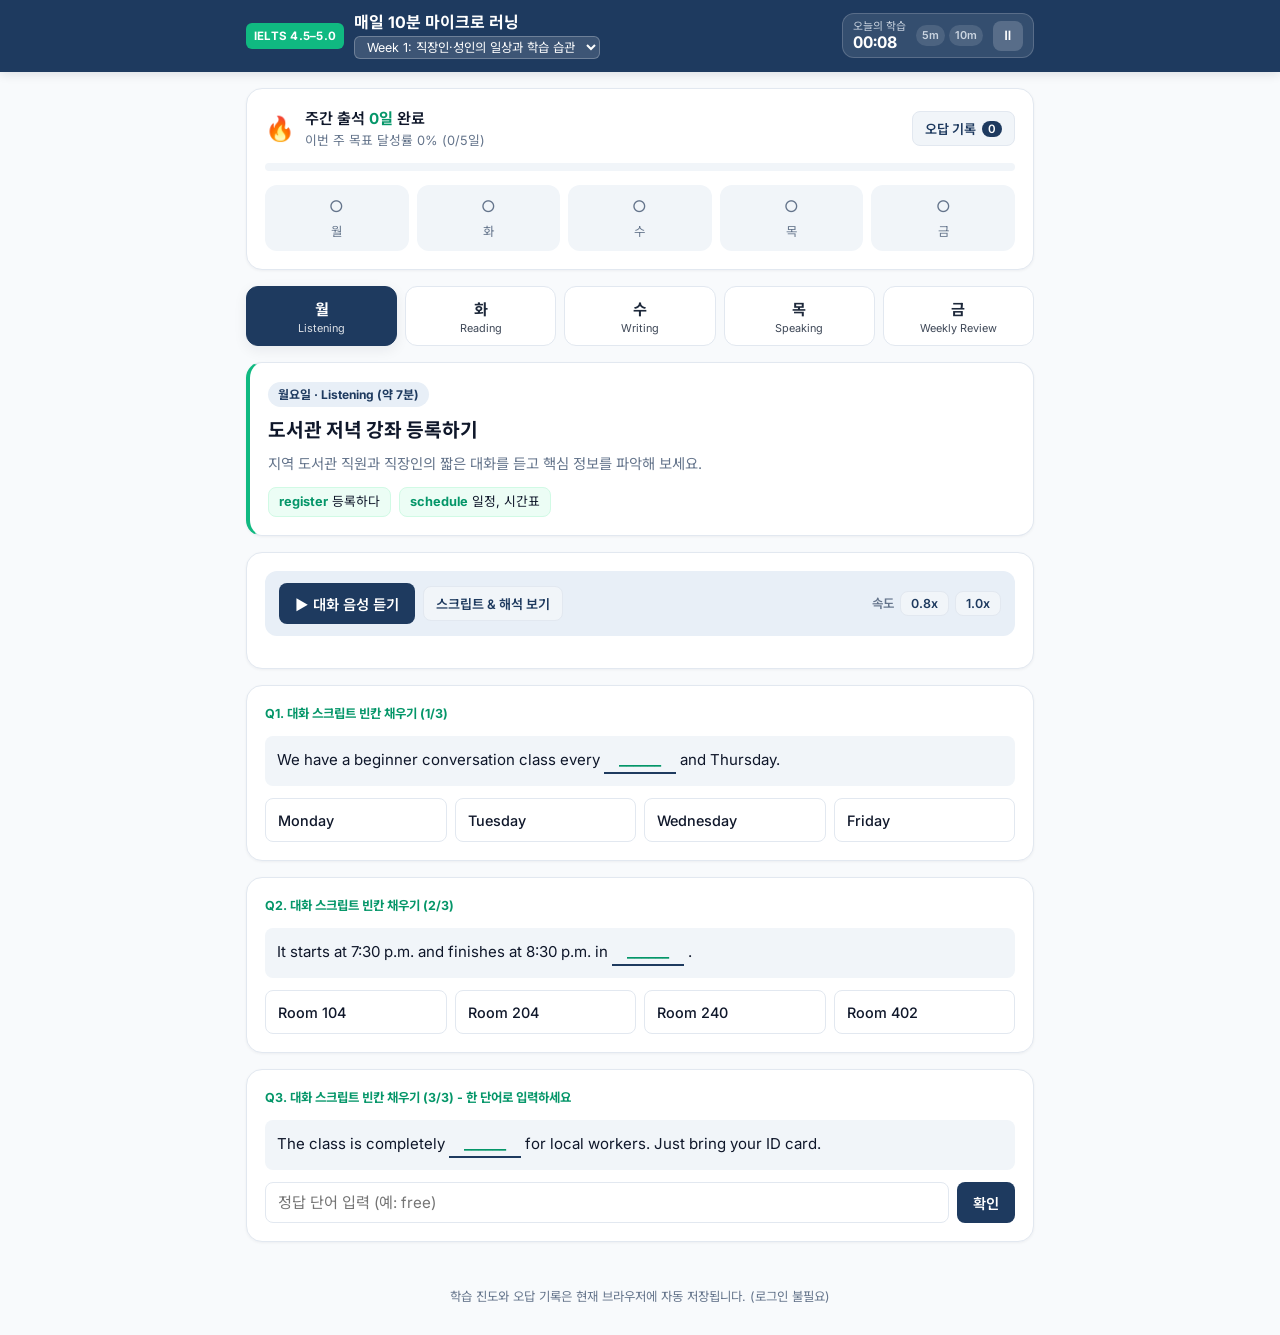
==== index.html @ 84eb7257 "Initial commit: IELTS 4.5-5.0 daily micro-learning web app" ====
<!DOCTYPE html>
<html lang="ko">
<head>
  <meta charset="UTF-8" />
  <meta name="viewport" content="width=device-width, initial-scale=1.0" />
  <title>IELTS 4.5–5.0 매일 10분 마이크로 러닝</title>
  <link rel="preconnect" href="https://fonts.googleapis.com" />
  <link rel="preconnect" href="https://fonts.gstatic.com" crossorigin />
  <link href="https://fonts.googleapis.com/css2?family=Inter:wght@400;500;600;700&family=Noto+Sans+KR:wght@400;500;600;700&display=swap" rel="stylesheet" />
  <link rel="stylesheet" href="styles.css" />
</head>
<body>
  <div class="app-shell">
    <!-- 상단 헤더: 브랜드 + 주차 선택 + 오늘의 학습 타이머 -->
    <header class="top-header">
      <div class="header-inner">
        <div class="brand-group">
          <div class="brand-badge">IELTS 4.5–5.0</div>
          <div class="brand-text">
            <h1>매일 10분 마이크로 러닝</h1>
            <div class="week-selector-wrap">
              <select id="weekSelector" aria-label="주차 선택" class="week-select"></select>
            </div>
          </div>
        </div>

        <!-- 오늘의 학습 타이머 (5분/10분 카운트업) -->
        <div class="timer-widget" aria-label="오늘의 학습 타이머">
          <div class="timer-info">
            <span class="timer-label">오늘의 학습</span>
            <span id="studyTimerDisplay" class="timer-value">00:00</span>
          </div>
          <div class="timer-milestones">
            <span id="milestone5m" class="milestone-chip" title="5분 목표">5m</span>
            <span id="milestone10m" class="milestone-chip" title="10분 목표">10m</span>
          </div>
          <button id="timerToggleBtn" class="icon-btn" type="button" title="타이머 일시정지/재개" aria-label="타이머 시작 또는 일시정지">
            ⏸
          </button>
        </div>
      </div>
    </header>

    <main class="main-container">
      <!-- 주간 출석 체크 (Streak) & 달성률 카드 -->
      <section class="progress-card card" aria-label="주간 학습 진도">
        <div class="progress-top">
          <div class="streak-summary">
            <span class="streak-fire" aria-hidden="true">🔥</span>
            <div>
              <div class="streak-title">
                주간 출석 <strong id="streakCountText">0일</strong> 완료
              </div>
              <div class="streak-sub" id="weeklyGoalSub">이번 주 목표 달성률 0%</div>
            </div>
          </div>
          <button id="wrongNotesToggleBtn" class="ghost-btn" type="button">
            오답 기록 <span id="wrongCountBadge" class="count-pill">0</span>
          </button>
        </div>

        <!-- 주간 달성률 프로그레스 바 -->
        <div class="progress-bar-track" role="progressbar" aria-valuemin="0" aria-valuemax="100" aria-valuenow="0" id="weeklyProgressBarTrack">
          <div id="weeklyProgressBarFill" class="progress-bar-fill" style="width: 0%;"></div>
        </div>

        <!-- 월~금 출석 뱃지 -->
        <div id="streakBadges" class="streak-badges"></div>
      </section>

      <!-- 오답 기록 드로어 (토글) -->
      <section id="wrongNotesPanel" class="card wrong-notes-panel hidden" aria-label="오답 노트">
        <div class="panel-header">
          <h2>저장된 오답 기록</h2>
          <div class="panel-actions">
            <button id="clearWrongNotesBtn" class="text-danger-btn" type="button">기록 비우기</button>
            <button id="closeWrongNotesBtn" class="ghost-btn-sm" type="button">닫기</button>
          </div>
        </div>
        <div id="wrongNotesList" class="wrong-notes-list"></div>
      </section>

      <!-- 요일별 맞춤 커리큘럼 탭 [월 / 화 / 수 / 목 / 금] -->
      <nav class="day-tabs" id="dayTabs" aria-label="요일별 학습 메뉴"></nav>

      <!-- 오늘의 학습 완료 피드백 배너 -->
      <section id="completionBanner" class="completion-banner hidden" aria-live="polite">
        <div class="completion-icon" aria-hidden="true">🎉</div>
        <div class="completion-body">
          <h2>오늘의 10분 학습 완료!</h2>
          <p id="completionMessage">꾸준한 매일 10분이 IELTS 4.5~5.0 달성의 가장 빠른 길입니다.</p>
          <div class="completion-stats">
            <span id="completionDayScore" class="stat-pill"></span>
            <span id="completionWeeklyRate" class="stat-pill"></span>
          </div>
        </div>
        <button id="nextDayBtn" class="primary-btn" type="button">다음 요일 보기 →</button>
      </section>

      <!-- 메인 학습 콘텐츠 영역 -->
      <section id="lessonContainer" class="lesson-container" aria-live="polite"></section>
    </main>

    <footer class="app-footer">
      <p>학습 진도와 오답 기록은 현재 브라우저에 자동 저장됩니다. (로그인 불필요)</p>
    </footer>
  </div>

  <script src="curriculumData.js"></script>
  <script src="app.js"></script>
</body>
</html>
---- styles.css ----
:root {
  --bg-page: #f8fafc;
  --bg-card: #ffffff;
  --bg-subtle: #f1f5f9;
  --navy-900: #0f172a;
  --navy-800: #1e3a5f;
  --navy-700: #2a4d7a;
  --navy-100: #e8eff7;
  --emerald-600: #059669;
  --emerald-500: #10b981;
  --emerald-100: #d1fae5;
  --emerald-50: #ecfdf5;
  --amber-600: #d97706;
  --amber-50: #fffbeb;
  --rose-600: #e11d48;
  --rose-50: #fff1f2;
  --text-main: #1e293b;
  --text-muted: #64748b;
  --border-color: #e2e8f0;
  --shadow-sm: 0 1px 3px rgba(15, 23, 42, 0.05);
  --shadow-md: 0 4px 14px rgba(15, 23, 42, 0.07);
  --radius-lg: 16px;
  --radius-md: 12px;
  --radius-sm: 8px;
}

*,
*::before,
*::after {
  box-sizing: border-box;
}

body {
  margin: 0;
  font-family: 'Inter', 'Noto Sans KR', -apple-system, BlinkMacSystemFont, sans-serif;
  background-color: var(--bg-page);
  color: var(--text-main);
  line-height: 1.6;
  -webkit-font-smoothing: antialiased;
}

.hidden {
  display: none !important;
}

.app-shell {
  min-height: 100vh;
  display: flex;
  flex-direction: column;
}

/* =========================================
   Top Header & Study Timer
   ========================================= */
.top-header {
  background: var(--navy-800);
  color: #ffffff;
  position: sticky;
  top: 0;
  z-index: 30;
  box-shadow: 0 2px 10px rgba(15, 23, 42, 0.12);
}

.header-inner {
  max-width: 820px;
  margin: 0 auto;
  padding: 12px 16px;
  display: flex;
  flex-wrap: wrap;
  align-items: center;
  justify-content: space-between;
  gap: 12px;
}

.brand-group {
  display: flex;
  align-items: center;
  gap: 10px;
}

.brand-badge {
  background: var(--emerald-500);
  color: #ffffff;
  font-size: 0.72rem;
  font-weight: 700;
  padding: 4px 8px;
  border-radius: 6px;
  letter-spacing: 0.02em;
  white-space: nowrap;
}

.brand-text h1 {
  margin: 0;
  font-size: 1rem;
  font-weight: 700;
  line-height: 1.25;
}

.week-selector-wrap {
  margin-top: 2px;
}

.week-select {
  background: rgba(255, 255, 255, 0.14);
  color: #ffffff;
  border: 1px solid rgba(255, 255, 255, 0.25);
  border-radius: 6px;
  padding: 2px 8px;
  font-size: 0.78rem;
  font-family: inherit;
  cursor: pointer;
}

.week-select option {
  color: var(--navy-900);
  background: #ffffff;
}

.timer-widget {
  display: flex;
  align-items: center;
  gap: 10px;
  background: rgba(255, 255, 255, 0.1);
  border: 1px solid rgba(255, 255, 255, 0.18);
  padding: 6px 10px;
  border-radius: 12px;
}

.timer-info {
  display: flex;
  flex-direction: column;
  line-height: 1.15;
}

.timer-label {
  font-size: 0.68rem;
  color: #cbd5e1;
}

.timer-value {
  font-size: 1rem;
  font-weight: 700;
  font-variant-numeric: tabular-nums;
}

.timer-milestones {
  display: flex;
  gap: 4px;
}

.milestone-chip {
  font-size: 0.68rem;
  font-weight: 600;
  padding: 2px 6px;
  border-radius: 999px;
  background: rgba(255, 255, 255, 0.12);
  color: #cbd5e1;
  transition: all 0.25s ease;
}

.milestone-chip.reached {
  background: var(--emerald-500);
  color: #ffffff;
}

.icon-btn {
  background: rgba(255, 255, 255, 0.18);
  border: none;
  color: #ffffff;
  width: 30px;
  height: 30px;
  border-radius: 8px;
  cursor: pointer;
  display: inline-flex;
  align-items: center;
  justify-content: center;
  font-size: 0.85rem;
}

.icon-btn:hover {
  background: rgba(255, 255, 255, 0.28);
}

/* =========================================
   Main Container & Cards
   ========================================= */
.main-container {
  width: 100%;
  max-width: 820px;
  margin: 0 auto;
  padding: 16px;
  flex: 1;
  display: flex;
  flex-direction: column;
  gap: 16px;
}

.card {
  background: var(--bg-card);
  border: 1px solid var(--border-color);
  border-radius: var(--radius-lg);
  padding: 18px;
  box-shadow: var(--shadow-sm);
}

/* =========================================
   Progress & Streak Card
   ========================================= */
.progress-top {
  display: flex;
  align-items: center;
  justify-content: space-between;
  gap: 12px;
  margin-bottom: 12px;
}

.streak-summary {
  display: flex;
  align-items: center;
  gap: 10px;
}

.streak-fire {
  font-size: 1.5rem;
}

.streak-title {
  font-size: 0.95rem;
  font-weight: 600;
  color: var(--navy-900);
}

.streak-title strong {
  color: var(--emerald-600);
}

.streak-sub {
  font-size: 0.8rem;
  color: var(--text-muted);
}

.progress-bar-track {
  width: 100%;
  height: 8px;
  background: var(--bg-subtle);
  border-radius: 999px;
  overflow: hidden;
  margin-bottom: 14px;
}

.progress-bar-fill {
  height: 100%;
  background: linear-gradient(90deg, var(--navy-800), var(--emerald-500));
  border-radius: 999px;
  transition: width 0.4s ease;
}

.streak-badges {
  display: grid;
  grid-template-columns: repeat(5, 1fr);
  gap: 8px;
}

.streak-badge-item {
  display: flex;
  flex-direction: column;
  align-items: center;
  justify-content: center;
  padding: 8px 4px;
  border-radius: var(--radius-md);
  background: var(--bg-subtle);
  border: 1px solid transparent;
  font-size: 0.78rem;
  color: var(--text-muted);
  transition: all 0.2s ease;
}

.streak-badge-item.done {
  background: var(--emerald-50);
  border-color: var(--emerald-500);
  color: var(--emerald-600);
  font-weight: 600;
}

.streak-badge-item .badge-icon {
  font-size: 1rem;
  margin-bottom: 2px;
}

/* =========================================
   Day Navigation Tabs
   ========================================= */
.day-tabs {
  display: grid;
  grid-template-columns: repeat(5, 1fr);
  gap: 8px;
}

.day-tab {
  background: var(--bg-card);
  border: 1px solid var(--border-color);
  border-radius: var(--radius-md);
  padding: 10px 6px;
  cursor: pointer;
  display: flex;
  flex-direction: column;
  align-items: center;
  gap: 2px;
  font-family: inherit;
  color: var(--text-main);
  transition: all 0.2s ease;
  position: relative;
}

.day-tab:hover {
  border-color: var(--navy-700);
}

.day-tab.active {
  background: var(--navy-800);
  border-color: var(--navy-800);
  color: #ffffff;
  box-shadow: var(--shadow-md);
}

.day-tab-label {
  font-size: 0.95rem;
  font-weight: 700;
}

.day-tab-skill {
  font-size: 0.68rem;
  opacity: 0.85;
  white-space: nowrap;
  overflow: hidden;
  text-overflow: ellipsis;
  max-width: 100%;
}

.day-tab.completed::after {
  content: "✓";
  position: absolute;
  top: 4px;
  right: 6px;
  font-size: 0.68rem;
  font-weight: 700;
  color: var(--emerald-500);
}

.day-tab.active.completed::after {
  color: #6ee7b7;
}

/* =========================================
   Completion Banner
   ========================================= */
.completion-banner {
  background: linear-gradient(135deg, var(--emerald-50) 0%, #ffffff 100%);
  border: 2px solid var(--emerald-500);
  border-radius: var(--radius-lg);
  padding: 18px;
  display: flex;
  flex-wrap: wrap;
  align-items: center;
  gap: 14px;
  box-shadow: var(--shadow-md);
}

.completion-icon {
  font-size: 2rem;
}

.completion-body {
  flex: 1;
  min-width: 200px;
}

.completion-body h2 {
  margin: 0 0 4px 0;
  font-size: 1.1rem;
  color: var(--emerald-600);
}

.completion-body p {
  margin: 0 0 8px 0;
  font-size: 0.88rem;
  color: var(--text-main);
}

.completion-stats {
  display: flex;
  flex-wrap: wrap;
  gap: 8px;
}

.stat-pill {
  background: #ffffff;
  border: 1px solid var(--emerald-500);
  color: var(--emerald-600);
  font-size: 0.78rem;
  font-weight: 600;
  padding: 3px 10px;
  border-radius: 999px;
}

/* =========================================
   Buttons
   ========================================= */
.primary-btn {
  background: var(--navy-800);
  color: #ffffff;
  border: none;
  border-radius: var(--radius-sm);
  padding: 10px 16px;
  font-size: 0.9rem;
  font-weight: 600;
  font-family: inherit;
  cursor: pointer;
  transition: background 0.2s ease;
}

.primary-btn:hover {
  background: var(--navy-700);
}

.emerald-btn {
  background: var(--emerald-600);
  color: #ffffff;
  border: none;
  border-radius: var(--radius-sm);
  padding: 10px 16px;
  font-size: 0.9rem;
  font-weight: 600;
  font-family: inherit;
  cursor: pointer;
}

.emerald-btn:hover {
  background: var(--emerald-500);
}

.ghost-btn,
.ghost-btn-sm {
  background: var(--bg-subtle);
  color: var(--navy-800);
  border: 1px solid var(--border-color);
  border-radius: var(--radius-sm);
  padding: 7px 12px;
  font-size: 0.82rem;
  font-weight: 600;
  font-family: inherit;
  cursor: pointer;
  display: inline-flex;
  align-items: center;
  gap: 6px;
}

.ghost-btn-sm {
  padding: 4px 10px;
  font-size: 0.78rem;
}

.ghost-btn:hover,
.ghost-btn-sm:hover {
  background: var(--navy-100);
}

.ghost-btn.active {
  background: var(--navy-800);
  color: #ffffff;
  border-color: var(--navy-800);
}

.text-danger-btn {
  background: transparent;
  border: none;
  color: var(--rose-600);
  font-size: 0.8rem;
  font-weight: 600;
  cursor: pointer;
}

.count-pill {
  background: var(--navy-800);
  color: #ffffff;
  font-size: 0.72rem;
  padding: 1px 6px;
  border-radius: 999px;
}

/* =========================================
   Lesson Header & Shared Elements
   ========================================= */
.lesson-container {
  display: flex;
  flex-direction: column;
  gap: 16px;
}

.lesson-header-card {
  border-left: 4px solid var(--emerald-500);
}

.skill-tag {
  display: inline-block;
  background: var(--navy-100);
  color: var(--navy-800);
  font-size: 0.75rem;
  font-weight: 700;
  padding: 3px 10px;
  border-radius: 999px;
  margin-bottom: 8px;
}

.lesson-title {
  margin: 0 0 6px 0;
  font-size: 1.2rem;
  color: var(--navy-900);
}

.lesson-desc {
  margin: 0;
  font-size: 0.9rem;
  color: var(--text-muted);
}

.vocab-chips {
  display: flex;
  flex-wrap: wrap;
  gap: 8px;
  margin-top: 12px;
}

.vocab-chip {
  background: var(--emerald-50);
  border: 1px solid var(--emerald-100);
  color: var(--navy-900);
  font-size: 0.8rem;
  padding: 4px 10px;
  border-radius: 8px;
}

.vocab-chip strong {
  color: var(--emerald-600);
}

/* =========================================
   Listening Module
   ========================================= */
.audio-player-bar {
  display: flex;
  flex-wrap: wrap;
  align-items: center;
  justify-content: space-between;
  gap: 10px;
  background: var(--navy-100);
  padding: 12px 14px;
  border-radius: var(--radius-md);
  margin-bottom: 14px;
}

.audio-controls {
  display: flex;
  flex-wrap: wrap;
  align-items: center;
  gap: 8px;
}

.speed-controls {
  display: flex;
  align-items: center;
  gap: 6px;
}

.speed-label {
  font-size: 0.78rem;
  color: var(--text-muted);
  font-weight: 600;
}

.dialogue-box {
  display: flex;
  flex-direction: column;
  gap: 10px;
}

.dialogue-line {
  padding: 10px 12px;
  border-radius: var(--radius-sm);
  background: var(--bg-subtle);
  border-left: 3px solid transparent;
  transition: all 0.2s ease;
}

.dialogue-line.speaking {
  background: var(--emerald-50);
  border-left-color: var(--emerald-500);
}

.speaker-name {
  font-size: 0.78rem;
  font-weight: 700;
  color: var(--navy-800);
  margin-bottom: 2px;
}

.dialogue-en {
  font-size: 0.95rem;
  color: var(--navy-900);
}

.dialogue-ko {
  font-size: 0.82rem;
  color: var(--text-muted);
  margin-top: 4px;
}

/* =========================================
   Reading Module
   ========================================= */
.reading-toolbar {
  display: flex;
  align-items: center;
  justify-content: space-between;
  gap: 10px;
  margin-bottom: 12px;
}

.passage-title {
  margin: 0;
  font-size: 1.05rem;
  color: var(--navy-900);
}

.sentence-list {
  display: flex;
  flex-direction: column;
  gap: 10px;
}

.sentence-item {
  padding: 10px 12px;
  border-radius: var(--radius-sm);
  background: var(--bg-subtle);
}

.sentence-row {
  display: flex;
  align-items: flex-start;
  justify-content: space-between;
  gap: 10px;
}

.sentence-en {
  font-size: 0.95rem;
  color: var(--navy-900);
  flex: 1;
}

.sentence-ko {
  margin-top: 6px;
  padding-top: 6px;
  border-top: 1px dashed var(--border-color);
  font-size: 0.85rem;
  color: var(--navy-800);
}

/* =========================================
   Questions (MCQ, TFNG, Short Answer)
   ========================================= */
.question-card {
  display: flex;
  flex-direction: column;
  gap: 12px;
}

.question-meta {
  font-size: 0.78rem;
  font-weight: 700;
  color: var(--emerald-600);
}

.question-prompt {
  margin: 0;
  font-size: 0.96rem;
  font-weight: 600;
  color: var(--navy-900);
}

.question-statement {
  background: var(--bg-subtle);
  padding: 12px;
  border-radius: var(--radius-sm);
  font-size: 0.94rem;
  color: var(--navy-900);
}

.blank-pill {
  display: inline-block;
  min-width: 72px;
  border-bottom: 2px solid var(--navy-800);
  text-align: center;
  font-weight: 700;
  color: var(--emerald-600);
  padding: 0 6px;
}

.options-grid {
  display: grid;
  grid-template-columns: repeat(auto-fit, minmax(140px, 1fr));
  gap: 8px;
}

.option-btn {
  background: #ffffff;
  border: 1.5px solid var(--border-color);
  border-radius: var(--radius-sm);
  padding: 11px 12px;
  font-size: 0.9rem;
  font-weight: 500;
  font-family: inherit;
  color: var(--navy-900);
  cursor: pointer;
  text-align: left;
  transition: all 0.15s ease;
  min-height: 44px;
}

.option-btn:hover:not(:disabled) {
  border-color: var(--navy-800);
  background: var(--navy-100);
}

.option-btn.correct {
  background: var(--emerald-50);
  border-color: var(--emerald-500);
  color: var(--emerald-600);
  font-weight: 700;
}

.option-btn.wrong {
  background: var(--rose-50);
  border-color: var(--rose-600);
  color: var(--rose-600);
}

.short-answer-row {
  display: flex;
  gap: 8px;
}

.text-input {
  flex: 1;
  padding: 10px 12px;
  border: 1.5px solid var(--border-color);
  border-radius: var(--radius-sm);
  font-size: 0.95rem;
  font-family: inherit;
}

.text-input:focus {
  outline: none;
  border-color: var(--navy-800);
}

.feedback-box {
  padding: 12px 14px;
  border-radius: var(--radius-sm);
  font-size: 0.88rem;
}

.feedback-box.correct {
  background: var(--emerald-50);
  border: 1px solid var(--emerald-500);
  color: var(--navy-900);
}

.feedback-box.wrong {
  background: var(--rose-50);
  border: 1px solid var(--rose-600);
  color: var(--navy-900);
}

.feedback-status {
  font-weight: 700;
  margin-bottom: 4px;
}

.feedback-translation {
  margin-top: 6px;
  color: var(--text-muted);
  font-size: 0.83rem;
}

/* =========================================
   Writing Module
   ========================================= */
.required-words-row {
  display: flex;
  flex-wrap: wrap;
  gap: 8px;
  margin: 10px 0;
}

.req-word-pill {
  padding: 5px 12px;
  border-radius: 999px;
  font-size: 0.85rem;
  font-weight: 600;
  background: var(--bg-subtle);
  border: 1px solid var(--border-color);
  color: var(--navy-800);
  transition: all 0.2s ease;
}

.req-word-pill.used {
  background: var(--emerald-50);
  border-color: var(--emerald-500);
  color: var(--emerald-600);
}

.writing-textarea {
  width: 100%;
  min-height: 120px;
  padding: 12px;
  border: 1.5px solid var(--border-color);
  border-radius: var(--radius-md);
  font-family: inherit;
  font-size: 0.95rem;
  line-height: 1.6;
  resize: vertical;
}

.writing-textarea:focus {
  outline: none;
  border-color: var(--navy-800);
}

.writing-actions {
  display: flex;
  flex-wrap: wrap;
  align-items: center;
  justify-content: space-between;
  gap: 10px;
  margin-top: 10px;
}

.model-compare-box {
  margin-top: 14px;
  padding: 14px;
  border-radius: var(--radius-md);
  background: var(--emerald-50);
  border: 1px solid var(--emerald-500);
}

.model-compare-box h3 {
  margin: 0 0 8px 0;
  font-size: 0.95rem;
  color: var(--emerald-600);
}

/* =========================================
   Speaking Module
   ========================================= */
.speaking-timers {
  display: grid;
  grid-template-columns: repeat(2, 1fr);
  gap: 10px;
}

.speaking-timer-box {
  background: var(--bg-subtle);
  border: 1px solid var(--border-color);
  border-radius: var(--radius-md);
  padding: 12px;
  display: flex;
  flex-direction: column;
  align-items: center;
  gap: 6px;
  text-align: center;
}

.speaking-timer-box.running {
  background: var(--amber-50);
  border-color: var(--amber-600);
}

.speaking-timer-val {
  font-size: 1.4rem;
  font-weight: 700;
  color: var(--navy-900);
  font-variant-numeric: tabular-nums;
}

.hint-chips {
  display: flex;
  flex-wrap: wrap;
  gap: 8px;
}

.hint-chip {
  background: var(--navy-100);
  color: var(--navy-900);
  padding: 5px 10px;
  border-radius: 8px;
  font-size: 0.82rem;
}

/* =========================================
   Wrong Notes Panel
   ========================================= */
.wrong-notes-panel {
  border-color: var(--rose-600);
  background: #ffffff;
}

.panel-header {
  display: flex;
  align-items: center;
  justify-content: space-between;
  margin-bottom: 12px;
}

.panel-header h2 {
  margin: 0;
  font-size: 1rem;
  color: var(--navy-900);
}

.panel-actions {
  display: flex;
  align-items: center;
  gap: 10px;
}

.wrong-notes-list {
  display: flex;
  flex-direction: column;
  gap: 10px;
}

.wrong-note-item {
  background: var(--rose-50);
  border-left: 3px solid var(--rose-600);
  padding: 10px 12px;
  border-radius: var(--radius-sm);
  font-size: 0.86rem;
}

/* =========================================
   Footer
   ========================================= */
.app-footer {
  text-align: center;
  padding: 16px;
  font-size: 0.78rem;
  color: var(--text-muted);
}

@media (max-width: 520px) {
  .header-inner {
    padding: 10px 12px;
  }
  .timer-widget {
    width: 100%;
    justify-content: space-between;
  }
  .speaking-timers {
    grid-template-columns: 1fr;
  }
}
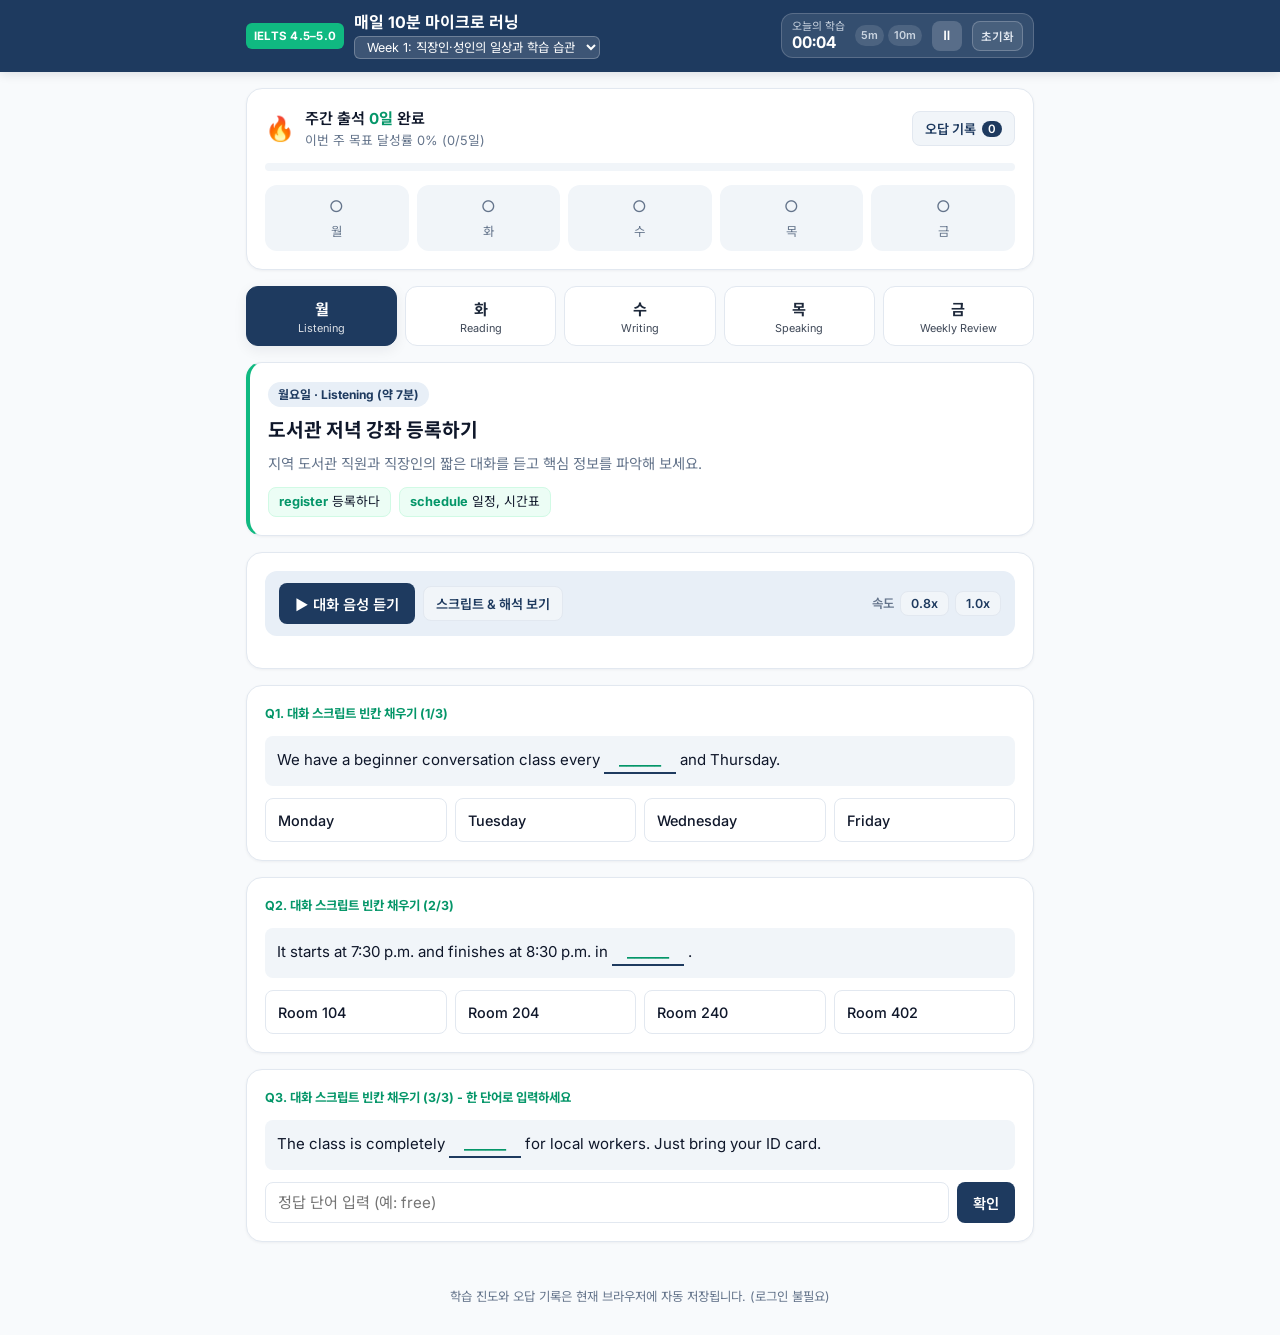
==== commit 9cc33edf: "Fix localStorage state restoration, add reset button, and improve cross-browser TTS" ====
--- a/index.html
+++ b/index.html
@@ -36,6 +36,9 @@
           </div>
           <button id="timerToggleBtn" class="icon-btn" type="button" title="타이머 일시정지/재개" aria-label="타이머 시작 또는 일시정지">
             ⏸
+          </button>
+          <button id="resetProgressBtn" class="reset-header-btn" type="button" title="학습 기록 초기화">
+            초기화
           </button>
         </div>
       </div>
--- a/styles.css
+++ b/styles.css
@@ -181,6 +181,27 @@
   background: rgba(255, 255, 255, 0.28);
 }
 
+.reset-header-btn {
+  background: rgba(255, 255, 255, 0.1);
+  border: 1px solid rgba(255, 255, 255, 0.22);
+  color: #e2e8f0;
+  height: 30px;
+  padding: 0 8px;
+  border-radius: 8px;
+  font-size: 0.72rem;
+  font-weight: 600;
+  font-family: inherit;
+  cursor: pointer;
+  white-space: nowrap;
+  transition: all 0.2s ease;
+}
+
+.reset-header-btn:hover {
+  background: rgba(225, 29, 72, 0.35);
+  border-color: rgba(255, 255, 255, 0.45);
+  color: #ffffff;
+}
+
 /* =========================================
    Main Container & Cards
    ========================================= */
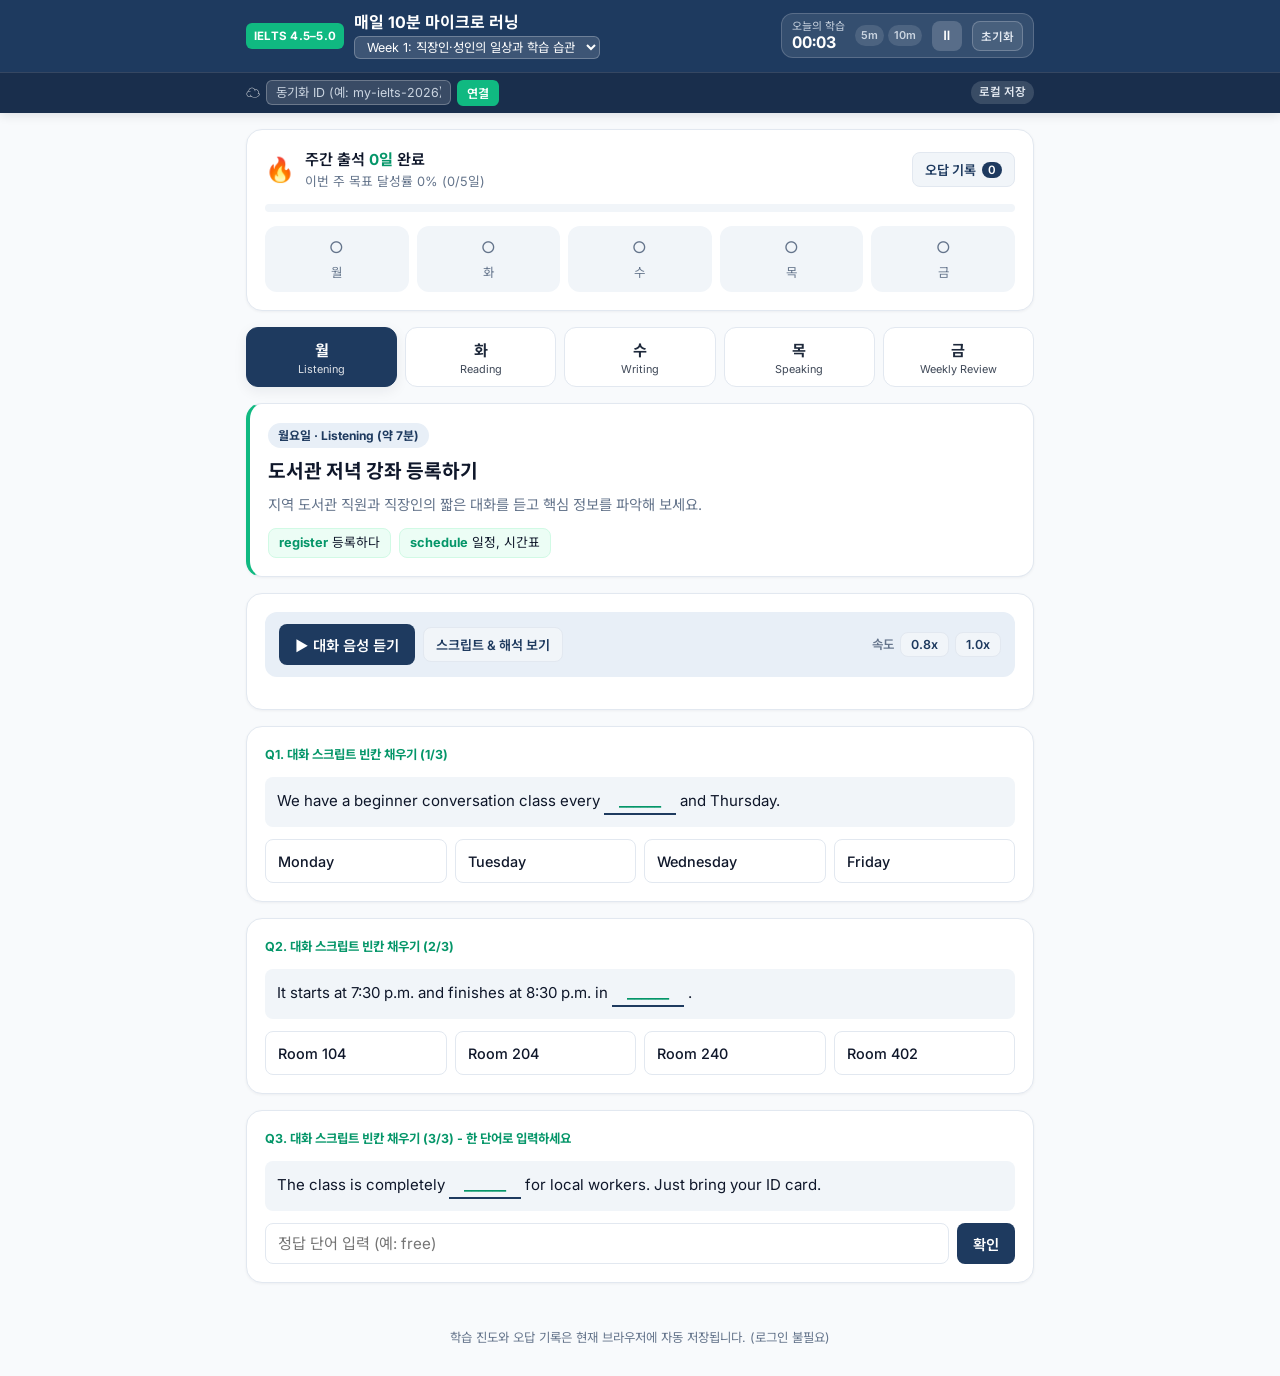
==== commit 108df133: "Add Firebase real-time sync and clickable word dictionary popup" ====
--- a/index.html
+++ b/index.html
@@ -40,6 +40,25 @@
           <button id="resetProgressBtn" class="reset-header-btn" type="button" title="학습 기록 초기화">
             초기화
           </button>
+        </div>
+      </div>
+
+      <!-- 기기 간 실시간 동기화 ID 바 -->
+      <div class="sync-bar">
+        <div class="sync-bar-inner">
+          <div class="sync-input-group">
+            <span class="sync-icon" aria-hidden="true">☁️</span>
+            <input
+              id="syncIdInput"
+              type="text"
+              class="sync-input"
+              placeholder="동기화 ID (예: my-ielts-2026)"
+              aria-label="동기화 ID 입력"
+              autocomplete="off"
+            />
+            <button id="syncConnectBtn" type="button" class="sync-btn">연결</button>
+          </div>
+          <span id="syncStatusBadge" class="sync-status-badge">로컬 저장</span>
         </div>
       </div>
     </header>
@@ -109,6 +128,25 @@
     </footer>
   </div>
 
+  <!-- 클릭형 영단어 사전 팝업 -->
+  <div id="wordDictBackdrop" class="dict-backdrop hidden" aria-hidden="true"></div>
+  <aside id="wordDictModal" class="dict-modal hidden" role="dialog" aria-modal="true" aria-labelledby="dictWordTitle">
+    <div class="dict-modal-header">
+      <div class="dict-word-main">
+        <div class="dict-word-row">
+          <h3 id="dictWordTitle" class="dict-word-title">word</h3>
+          <button id="dictTtsBtn" type="button" class="dict-tts-btn" title="원어민 발음 듣기" aria-label="단어 발음 듣기">🔊</button>
+        </div>
+        <div class="dict-pron-row">
+          <span id="dictPronKo" class="dict-pron-ko"></span>
+          <span id="dictIpa" class="dict-ipa"></span>
+        </div>
+      </div>
+      <button id="dictCloseBtn" type="button" class="dict-close-btn" aria-label="사전 닫기">✕</button>
+    </div>
+    <div id="dictBody" class="dict-modal-body"></div>
+  </aside>
+
   <script src="curriculumData.js"></script>
   <script src="app.js"></script>
 </body>
--- a/styles.css
+++ b/styles.css
@@ -990,3 +990,258 @@
     grid-template-columns: 1fr;
   }
 }
+
+/* =========================================
+   Firebase Sync Bar
+   ========================================= */
+.sync-bar {
+  background: rgba(15, 23, 42, 0.35);
+  border-top: 1px solid rgba(255, 255, 255, 0.12);
+}
+
+.sync-bar-inner {
+  max-width: 820px;
+  margin: 0 auto;
+  padding: 7px 16px;
+  display: flex;
+  flex-wrap: wrap;
+  align-items: center;
+  justify-content: space-between;
+  gap: 8px;
+}
+
+.sync-input-group {
+  display: flex;
+  align-items: center;
+  gap: 6px;
+  flex: 1;
+  min-width: 210px;
+}
+
+.sync-icon {
+  font-size: 0.9rem;
+}
+
+.sync-input {
+  background: rgba(255, 255, 255, 0.14);
+  border: 1px solid rgba(255, 255, 255, 0.25);
+  border-radius: 6px;
+  color: #ffffff;
+  padding: 4px 9px;
+  font-size: 0.78rem;
+  font-family: inherit;
+  width: 185px;
+  max-width: 100%;
+}
+
+.sync-input::placeholder {
+  color: #cbd5e1;
+}
+
+.sync-input:focus {
+  outline: none;
+  border-color: var(--emerald-500);
+  background: rgba(255, 255, 255, 0.2);
+}
+
+.sync-btn {
+  background: var(--emerald-500);
+  color: #ffffff;
+  border: none;
+  border-radius: 6px;
+  padding: 4px 10px;
+  font-size: 0.76rem;
+  font-weight: 600;
+  font-family: inherit;
+  cursor: pointer;
+  white-space: nowrap;
+}
+
+.sync-btn:hover {
+  background: var(--emerald-600);
+}
+
+.sync-btn.connected {
+  background: rgba(255, 255, 255, 0.2);
+  border: 1px solid rgba(255, 255, 255, 0.35);
+}
+
+.sync-status-badge {
+  font-size: 0.72rem;
+  font-weight: 600;
+  padding: 2px 8px;
+  border-radius: 999px;
+  background: rgba(255, 255, 255, 0.14);
+  color: #e2e8f0;
+  white-space: nowrap;
+}
+
+.sync-status-badge.synced {
+  background: rgba(16, 185, 129, 0.28);
+  color: #a7f3d0;
+  border: 1px solid rgba(16, 185, 129, 0.55);
+}
+
+.sync-status-badge.error {
+  background: rgba(225, 29, 72, 0.28);
+  color: #fecdd3;
+}
+
+/* =========================================
+   Clickable English Words & Dictionary Modal
+   ========================================= */
+.clickable-word {
+  cursor: pointer;
+  border-bottom: 1px dotted transparent;
+  border-radius: 3px;
+  transition: background-color 0.12s ease, border-color 0.12s ease;
+}
+
+.clickable-word:hover {
+  background-color: var(--emerald-100);
+  border-bottom-color: var(--emerald-600);
+}
+
+.dict-backdrop {
+  position: fixed;
+  inset: 0;
+  background: rgba(15, 23, 42, 0.42);
+  z-index: 90;
+}
+
+.dict-modal {
+  position: fixed;
+  left: 50%;
+  bottom: 16px;
+  transform: translateX(-50%);
+  width: calc(100% - 24px);
+  max-width: 520px;
+  background: #ffffff;
+  border: 1px solid var(--border-color);
+  border-top: 4px solid var(--emerald-500);
+  border-radius: var(--radius-lg);
+  box-shadow: 0 14px 36px rgba(15, 23, 42, 0.22);
+  z-index: 100;
+  padding: 16px 18px;
+  max-height: 75vh;
+  overflow-y: auto;
+}
+
+.dict-modal-header {
+  display: flex;
+  align-items: flex-start;
+  justify-content: space-between;
+  gap: 12px;
+  padding-bottom: 10px;
+  border-bottom: 1px solid var(--border-color);
+}
+
+.dict-word-row {
+  display: flex;
+  align-items: center;
+  gap: 8px;
+}
+
+.dict-word-title {
+  margin: 0;
+  font-size: 1.3rem;
+  font-weight: 700;
+  color: var(--navy-900);
+}
+
+.dict-tts-btn {
+  background: var(--navy-100);
+  border: none;
+  border-radius: 8px;
+  width: 32px;
+  height: 32px;
+  cursor: pointer;
+  font-size: 1rem;
+  display: inline-flex;
+  align-items: center;
+  justify-content: center;
+}
+
+.dict-tts-btn:hover {
+  background: var(--emerald-100);
+}
+
+.dict-pron-row {
+  display: flex;
+  flex-wrap: wrap;
+  align-items: center;
+  gap: 8px;
+  margin-top: 4px;
+}
+
+.dict-pron-ko {
+  font-size: 0.9rem;
+  font-weight: 700;
+  color: var(--emerald-600);
+  background: var(--emerald-50);
+  padding: 2px 8px;
+  border-radius: 6px;
+}
+
+.dict-ipa {
+  font-size: 0.82rem;
+  color: var(--text-muted);
+}
+
+.dict-close-btn {
+  background: var(--bg-subtle);
+  border: none;
+  color: var(--text-muted);
+  width: 30px;
+  height: 30px;
+  border-radius: 8px;
+  font-size: 1rem;
+  cursor: pointer;
+}
+
+.dict-close-btn:hover {
+  background: var(--border-color);
+  color: var(--navy-900);
+}
+
+.dict-modal-body {
+  padding-top: 12px;
+  display: flex;
+  flex-direction: column;
+  gap: 10px;
+  font-size: 0.9rem;
+}
+
+.dict-pos-badge {
+  display: inline-block;
+  background: var(--navy-800);
+  color: #ffffff;
+  font-size: 0.74rem;
+  font-weight: 600;
+  padding: 2px 8px;
+  border-radius: 6px;
+  margin-right: 6px;
+}
+
+.dict-meaning {
+  font-size: 1rem;
+  font-weight: 700;
+  color: var(--navy-900);
+}
+
+.dict-tip-box {
+  background: var(--bg-subtle);
+  padding: 10px 12px;
+  border-radius: var(--radius-sm);
+  font-size: 0.85rem;
+  color: var(--text-main);
+}
+
+.dict-example {
+  font-size: 0.85rem;
+  color: var(--navy-800);
+  border-left: 3px solid var(--emerald-500);
+  padding-left: 10px;
+  margin: 0;
+}
+
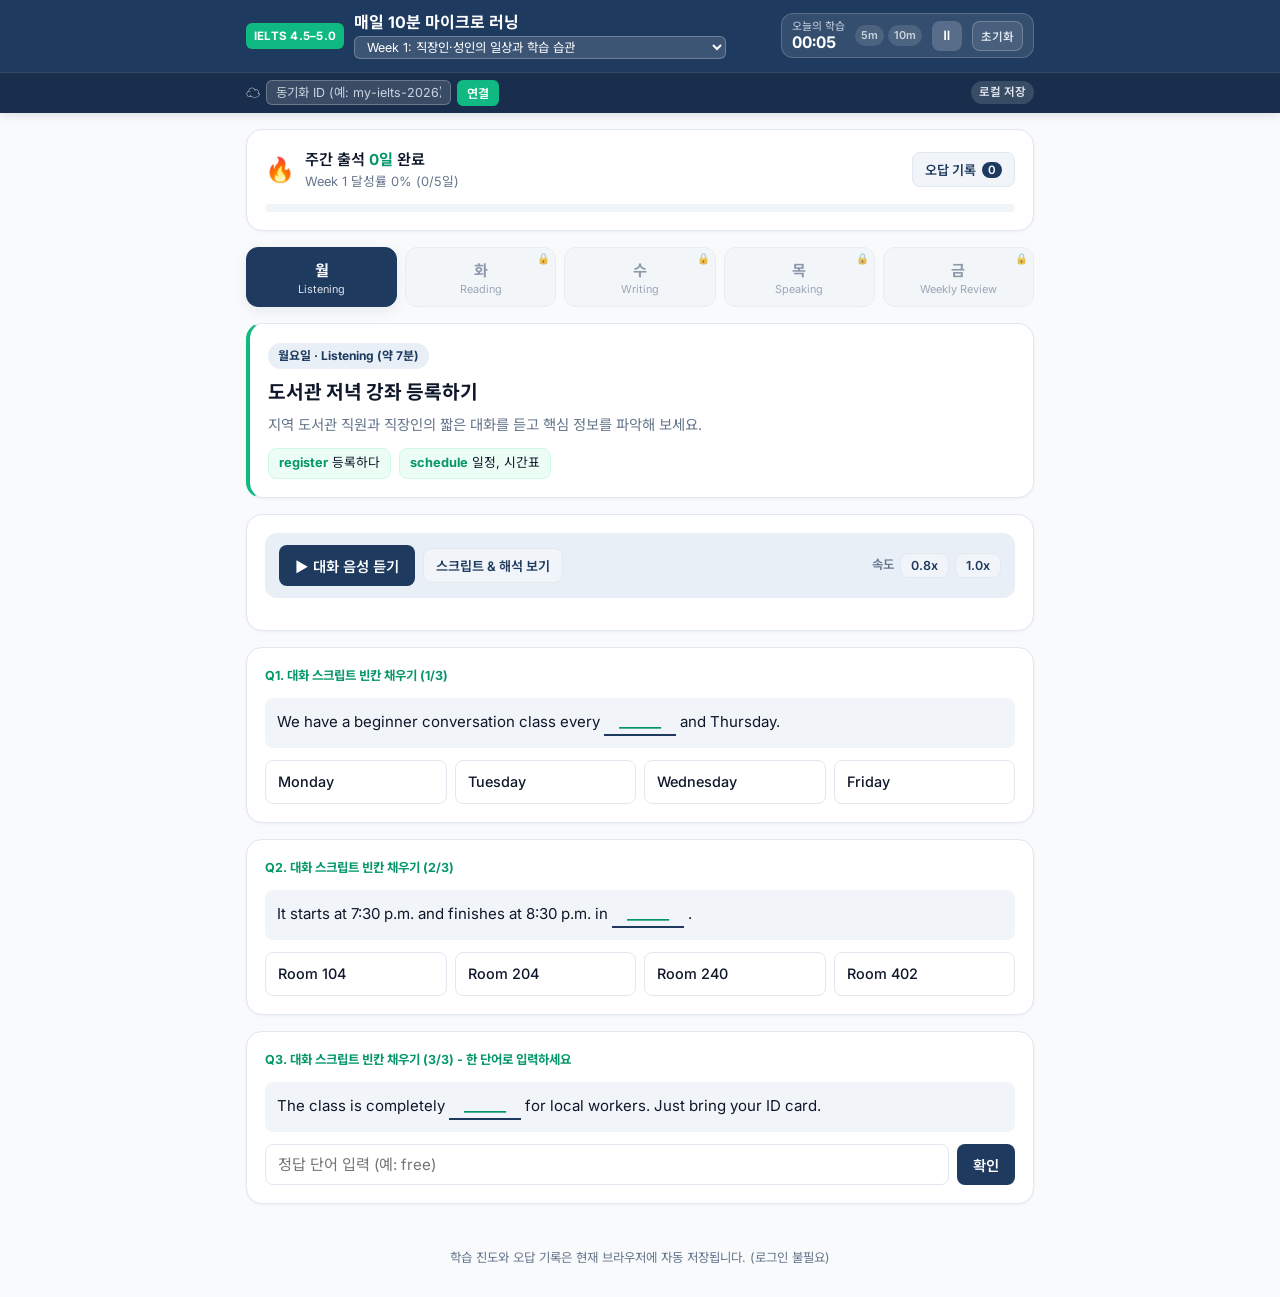
==== commit 9c39ed8b: "Unify Mon-Fri UI, add Week 1-4 curriculum, sequential lock, and next-week button" ====
--- a/index.html
+++ b/index.html
@@ -82,12 +82,9 @@
         </div>
 
         <!-- 주간 달성률 프로그레스 바 -->
-        <div class="progress-bar-track" role="progressbar" aria-valuemin="0" aria-valuemax="100" aria-valuenow="0" id="weeklyProgressBarTrack">
+        <div class="progress-bar-track" role="progressbar" aria-valuemin="0" aria-valuemax="100" aria-valuenow="0" id="weeklyProgressBarTrack" style="margin-bottom: 0;">
           <div id="weeklyProgressBarFill" class="progress-bar-fill" style="width: 0%;"></div>
         </div>
-
-        <!-- 월~금 출석 뱃지 -->
-        <div id="streakBadges" class="streak-badges"></div>
       </section>
 
       <!-- 오답 기록 드로어 (토글) -->
@@ -102,7 +99,7 @@
         <div id="wrongNotesList" class="wrong-notes-list"></div>
       </section>
 
-      <!-- 요일별 맞춤 커리큘럼 탭 [월 / 화 / 수 / 목 / 금] -->
+      <!-- 통합 요일별 학습 & 출석 메뉴 [월 / 화 / 수 / 목 / 금] -->
       <nav class="day-tabs" id="dayTabs" aria-label="요일별 학습 메뉴"></nav>
 
       <!-- 오늘의 학습 완료 피드백 배너 -->
@@ -117,6 +114,7 @@
           </div>
         </div>
         <button id="nextDayBtn" class="primary-btn" type="button">다음 요일 보기 →</button>
+        <button id="nextWeekBtn" class="emerald-btn hidden" type="button">다음 주차로 이동하기 →</button>
       </section>
 
       <!-- 메인 학습 콘텐츠 영역 -->
--- a/styles.css
+++ b/styles.css
@@ -372,6 +372,26 @@
   color: #6ee7b7;
 }
 
+.day-tab.locked {
+  background: var(--bg-subtle);
+  color: var(--text-muted);
+  border-color: var(--border-color);
+  opacity: 0.72;
+  cursor: not-allowed;
+}
+
+.day-tab.locked:hover {
+  border-color: var(--border-color);
+}
+
+.day-tab.locked::after {
+  content: "🔒";
+  position: absolute;
+  top: 4px;
+  right: 5px;
+  font-size: 0.65rem;
+}
+
 /* =========================================
    Completion Banner
    ========================================= */
@@ -1238,10 +1258,148 @@
 }
 
 .dict-example {
-  font-size: 0.85rem;
+  font-size: 0.84rem;
   color: var(--navy-800);
   border-left: 3px solid var(--emerald-500);
   padding-left: 10px;
+  margin: 4px 0 0 0;
+}
+
+.dict-example-ko {
+  font-size: 0.8rem;
+  color: var(--text-muted);
+  margin: 2px 0 0 13px;
+}
+
+.dict-lemma-tag {
+  font-size: 0.74rem;
+  font-weight: 600;
+  color: var(--navy-700);
+  background: var(--navy-100);
+  padding: 2px 7px;
+  border-radius: 6px;
+}
+
+.dict-pos-section {
+  display: flex;
+  flex-direction: column;
+  gap: 8px;
+  padding-bottom: 10px;
+  border-bottom: 1px dashed var(--border-color);
+}
+
+.dict-pos-section:last-of-type {
+  border-bottom: none;
+  padding-bottom: 0;
+}
+
+.dict-pos-header {
+  display: flex;
+  align-items: center;
+  gap: 6px;
+}
+
+.dict-sense-list {
+  display: flex;
+  flex-direction: column;
+  gap: 10px;
+}
+
+.dict-sense-item {
+  display: flex;
+  gap: 8px;
+  align-items: flex-start;
+}
+
+.dict-sense-num {
+  width: 20px;
+  height: 20px;
+  border-radius: 999px;
+  background: var(--navy-100);
+  color: var(--navy-800);
+  font-size: 0.74rem;
+  font-weight: 700;
+  display: inline-flex;
+  align-items: center;
+  justify-content: center;
+  flex-shrink: 0;
+  margin-top: 2px;
+}
+
+.dict-sense-content {
+  flex: 1;
+}
+
+.dict-sense-top {
+  display: flex;
+  flex-wrap: wrap;
+  align-items: center;
+  gap: 6px;
+}
+
+.dict-level-badge {
+  font-size: 0.68rem;
+  font-weight: 700;
+  padding: 1px 6px;
+  border-radius: 4px;
+}
+
+.dict-level-badge.basic {
+  background: var(--emerald-100);
+  color: var(--emerald-600);
+}
+
+.dict-level-badge.advanced {
+  background: var(--navy-100);
+  color: var(--navy-800);
+}
+
+.dict-sense-en {
+  font-size: 0.82rem;
+  color: var(--text-muted);
+  margin-top: 2px;
+}
+
+.dict-idioms-section {
+  background: var(--bg-subtle);
+  border-radius: var(--radius-md);
+  padding: 12px;
+  display: flex;
+  flex-direction: column;
+  gap: 8px;
+}
+
+.dict-idioms-title {
   margin: 0;
-}
-
+  font-size: 0.86rem;
+  font-weight: 700;
+  color: var(--navy-800);
+}
+
+.dict-idiom-card {
+  background: #ffffff;
+  border: 1px solid var(--border-color);
+  border-radius: var(--radius-sm);
+  padding: 8px 10px;
+}
+
+.dict-idiom-expr {
+  font-weight: 700;
+  color: var(--navy-900);
+  font-size: 0.88rem;
+}
+
+.dict-idiom-ko {
+  font-size: 0.84rem;
+  color: var(--emerald-600);
+  font-weight: 600;
+  margin-left: 6px;
+}
+
+.dict-idiom-ex {
+  font-size: 0.8rem;
+  color: var(--text-muted);
+  margin-top: 3px;
+}
+
+
